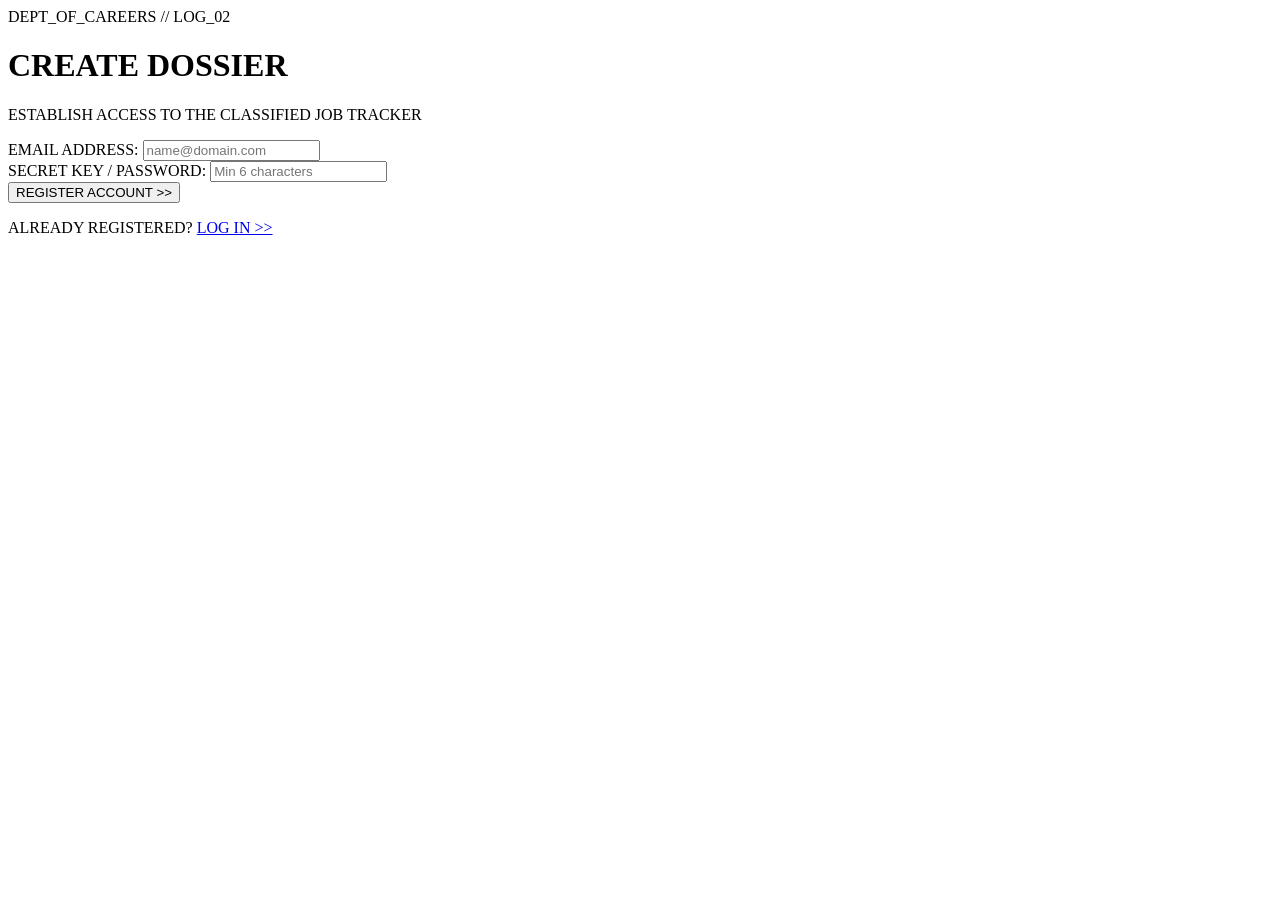
==== frontend/signup.html @ a7d2dede "Harden security and add security audit report - Remediate Stored XSS and javascript: URI vectors in " ====
<!DOCTYPE html>
<html lang="en">
<head>
    <meta charset="UTF-8">
    <meta name="viewport" content="width=device-width, initial-scale=1.0">
    <title>CLASSIFIED: Job Tracker Registration</title>
    <link rel="stylesheet" href="/style.css">
    <!-- Google Fonts -->
    <link rel="preconnect" href="https://fonts.googleapis.com">
    <link rel="preconnect" href="https://fonts.gstatic.com" crossorigin>
    <link href="https://fonts.googleapis.com/css2?family=Special+Elite&family=Courier+Prime&family=Inter:wght@400;500;600&display=swap" rel="stylesheet">
</head>
<body class="dossier-body">
    <div class="folder-container">
        <div class="folder-tab">DEPT_OF_CAREERS // LOG_02</div>
        <div class="dossier-card">
            <h1 class="dossier-title">CREATE DOSSIER</h1>
            <p class="subtitle">ESTABLISH ACCESS TO THE CLASSIFIED JOB TRACKER</p>
            
            <div id="error-message" class="alert-box error hidden"></div>
            <div id="success-message" class="alert-box success hidden"></div>
            
            <form id="signup-form" class="dossier-form">
                <div class="form-group">
                    <label for="email" class="form-label">EMAIL ADDRESS:</label>
                    <input type="email" id="email" required placeholder="name@domain.com" class="form-input">
                </div>
                <div class="form-group">
                    <label for="password" class="form-label">SECRET KEY / PASSWORD:</label>
                    <input type="password" id="password" required placeholder="Min 6 characters" class="form-input" minlength="6">
                </div>
                
                <button type="submit" class="stamp-btn">REGISTER ACCOUNT &gt;&gt;</button>
            </form>
            
            <div class="form-footer">
                <p>ALREADY REGISTERED? <a href="/login" class="dossier-link">LOG IN &gt;&gt;</a></p>
            </div>
        </div>
    </div>
    
    <script src="/signup.js"></script>
</body>
</html>
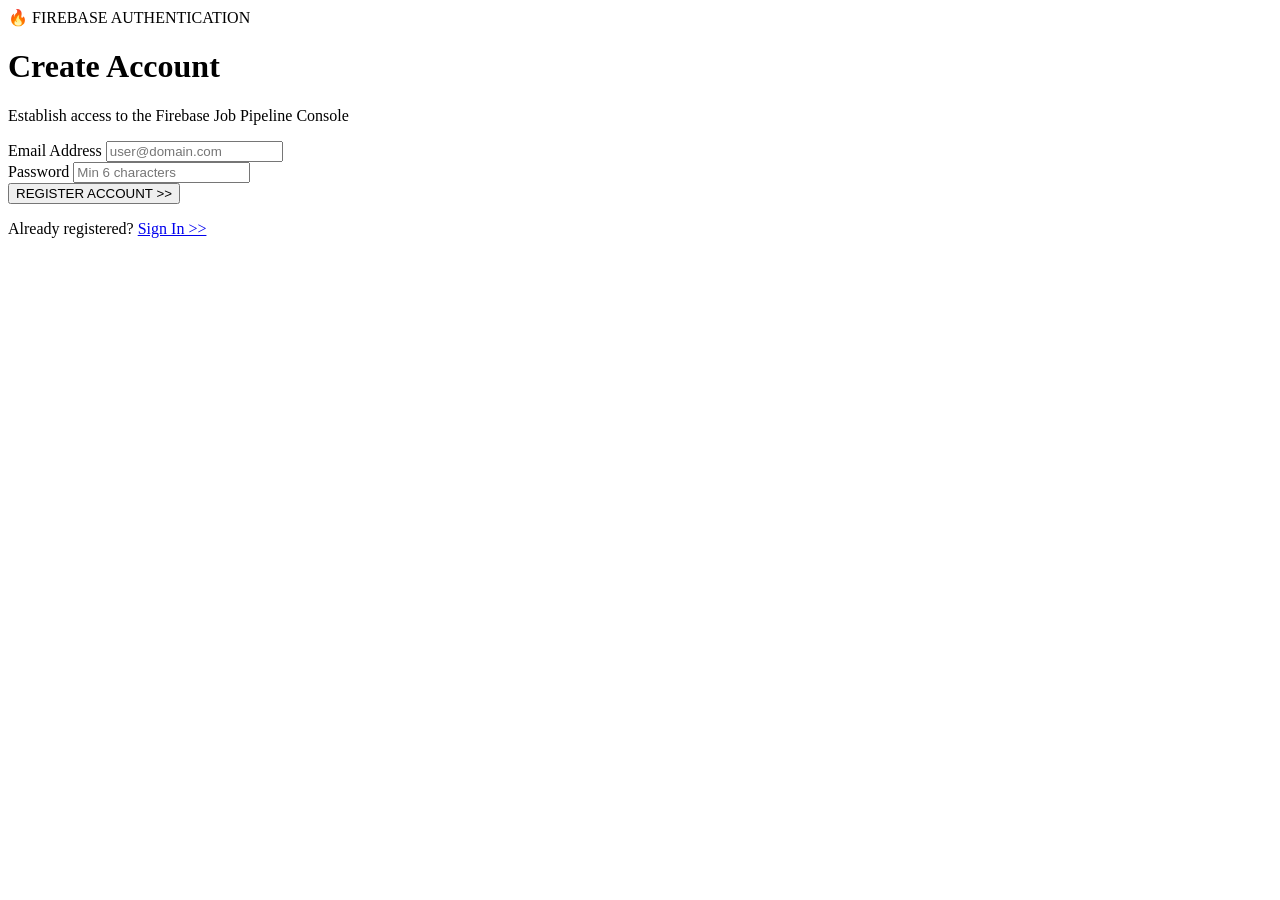
==== commit 40568d01: "Redesign UI theme to match Firebase Console aesthetic Co-authored-by: RAKSHITH-0804 <79747024+RAKSHI" ====
--- a/frontend/signup.html
+++ b/frontend/signup.html
@@ -3,30 +3,30 @@
 <head>
     <meta charset="UTF-8">
     <meta name="viewport" content="width=device-width, initial-scale=1.0">
-    <title>CLASSIFIED: Job Tracker Registration</title>
+    <title>Firebase Job Tracker - Register Account</title>
     <link rel="stylesheet" href="/style.css">
     <!-- Google Fonts -->
     <link rel="preconnect" href="https://fonts.googleapis.com">
     <link rel="preconnect" href="https://fonts.gstatic.com" crossorigin>
-    <link href="https://fonts.googleapis.com/css2?family=Special+Elite&family=Courier+Prime&family=Inter:wght@400;500;600&display=swap" rel="stylesheet">
+    <link href="https://fonts.googleapis.com/css2?family=Inter:wght@400;500;600;700&display=swap" rel="stylesheet">
 </head>
 <body class="dossier-body">
     <div class="folder-container">
-        <div class="folder-tab">DEPT_OF_CAREERS // LOG_02</div>
+        <div class="folder-tab">🔥 FIREBASE AUTHENTICATION</div>
         <div class="dossier-card">
-            <h1 class="dossier-title">CREATE DOSSIER</h1>
-            <p class="subtitle">ESTABLISH ACCESS TO THE CLASSIFIED JOB TRACKER</p>
+            <h1 class="dossier-title">Create Account</h1>
+            <p class="subtitle">Establish access to the Firebase Job Pipeline Console</p>
             
             <div id="error-message" class="alert-box error hidden"></div>
             <div id="success-message" class="alert-box success hidden"></div>
             
             <form id="signup-form" class="dossier-form">
                 <div class="form-group">
-                    <label for="email" class="form-label">EMAIL ADDRESS:</label>
-                    <input type="email" id="email" required placeholder="name@domain.com" class="form-input">
+                    <label for="email" class="form-label">Email Address</label>
+                    <input type="email" id="email" required placeholder="user@domain.com" class="form-input">
                 </div>
                 <div class="form-group">
-                    <label for="password" class="form-label">SECRET KEY / PASSWORD:</label>
+                    <label for="password" class="form-label">Password</label>
                     <input type="password" id="password" required placeholder="Min 6 characters" class="form-input" minlength="6">
                 </div>
                 
@@ -34,11 +34,47 @@
             </form>
             
             <div class="form-footer">
-                <p>ALREADY REGISTERED? <a href="/login" class="dossier-link">LOG IN &gt;&gt;</a></p>
+                <p>Already registered? <a href="/login" class="dossier-link">Sign In &gt;&gt;</a></p>
             </div>
         </div>
     </div>
     
-    <script src="/signup.js"></script>
+    <script>
+        document.getElementById('signup-form').addEventListener('submit', async (e) => {
+            e.preventDefault();
+            const email = document.getElementById('email').value;
+            const password = document.getElementById('password').value;
+            const errorBox = document.getElementById('error-message');
+            const successBox = document.getElementById('success-message');
+            
+            errorBox.classList.add('hidden');
+            successBox.classList.add('hidden');
+            errorBox.innerText = '';
+            successBox.innerText = '';
+            
+            try {
+                const response = await fetch('/auth/signup', {
+                    method: 'POST',
+                    headers: { 'Content-Type': 'application/json' },
+                    body: JSON.stringify({ email, password })
+                });
+                
+                const data = await response.json();
+                if (response.ok) {
+                    successBox.innerText = 'Account established! Redirecting to sign in...';
+                    successBox.classList.remove('hidden');
+                    setTimeout(() => {
+                        window.location.href = '/login';
+                    }, 2000);
+                } else {
+                    errorBox.innerText = data.detail || 'Registration failed.';
+                    errorBox.classList.remove('hidden');
+                }
+            } catch (err) {
+                errorBox.innerText = 'Network error or server unavailable.';
+                errorBox.classList.remove('hidden');
+            }
+        });
+    </script>
 </body>
 </html>
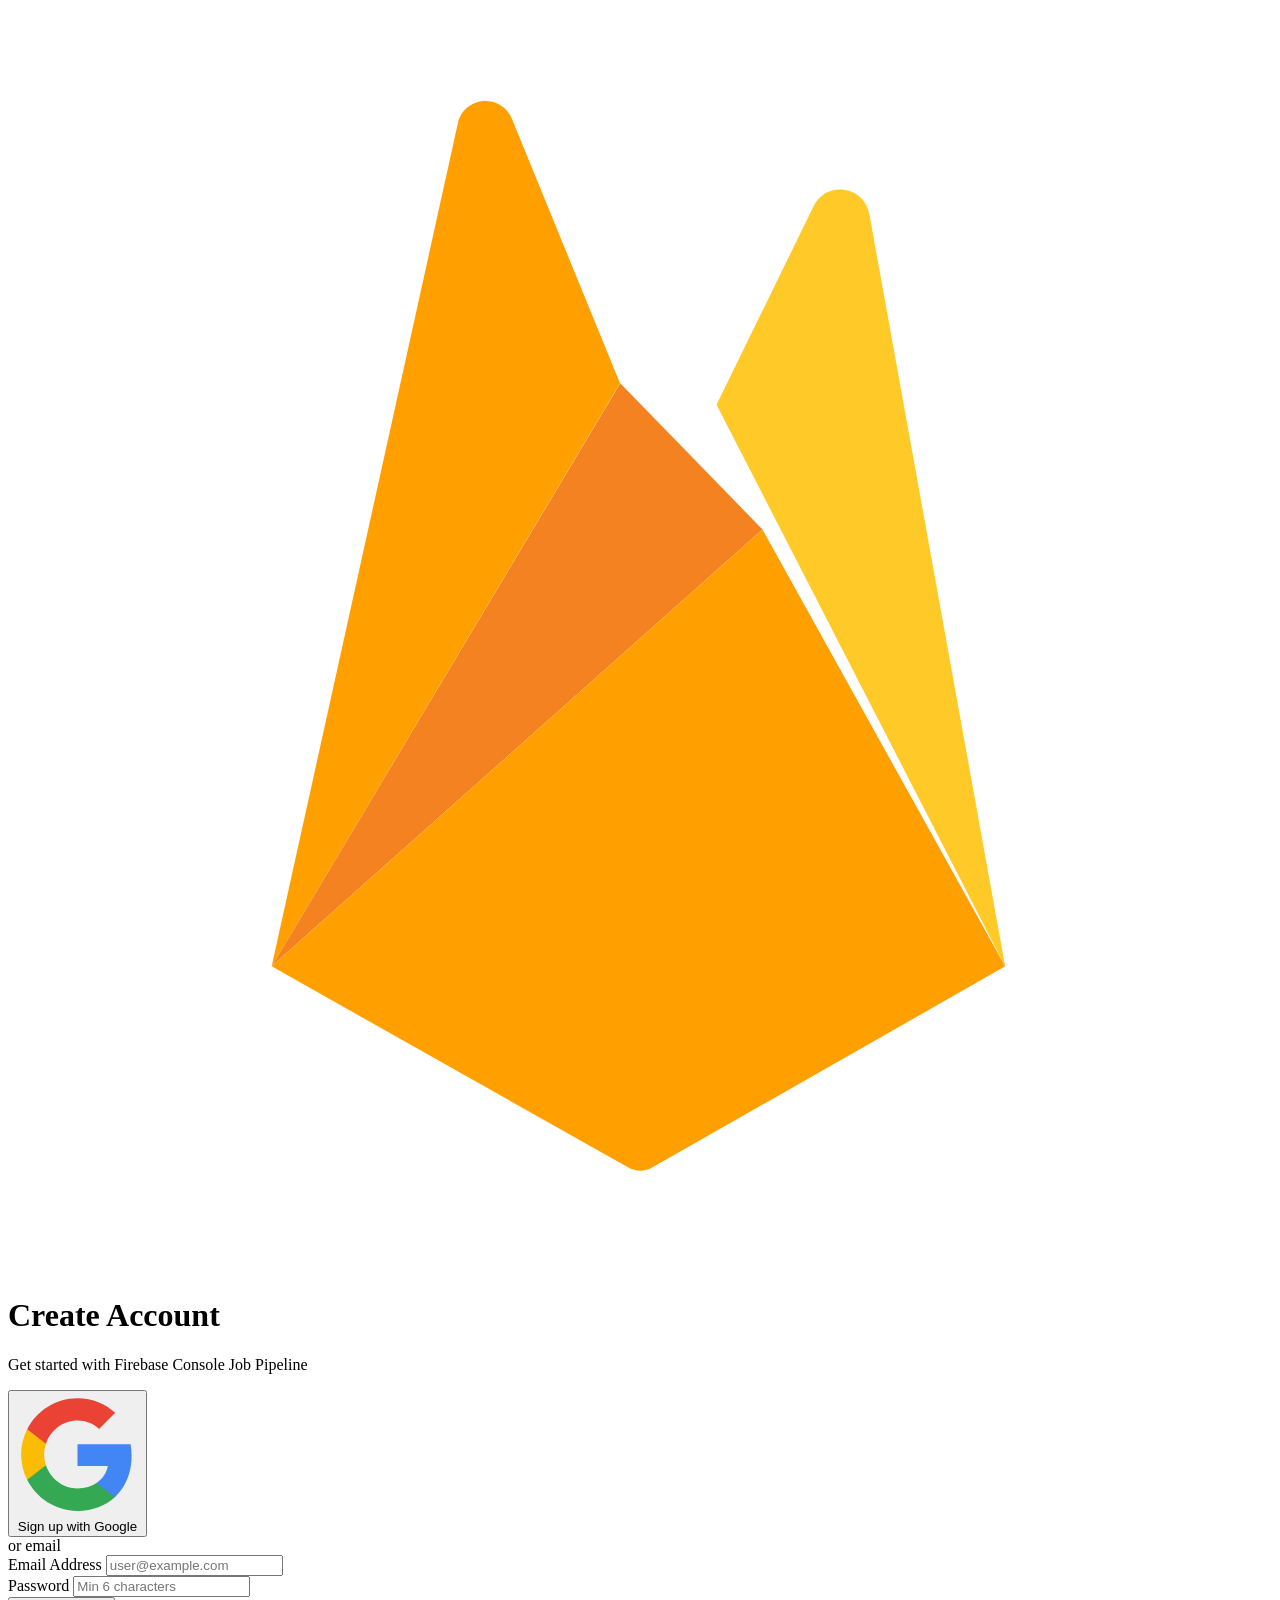
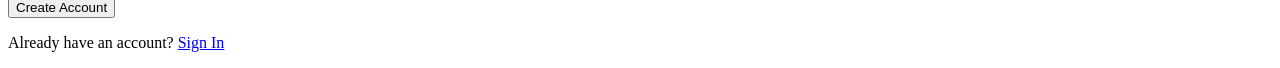
==== commit a9d8b933: "Redesign UI to Google Firebase Console aesthetic Update frontend UI layout and styling (CSS, HTML, J" ====
--- a/frontend/signup.html
+++ b/frontend/signup.html
@@ -3,43 +3,73 @@
 <head>
     <meta charset="UTF-8">
     <meta name="viewport" content="width=device-width, initial-scale=1.0">
-    <title>Firebase Job Tracker - Register Account</title>
+    <title>Firebase Auth - Register Account</title>
     <link rel="stylesheet" href="/style.css">
     <!-- Google Fonts -->
     <link rel="preconnect" href="https://fonts.googleapis.com">
     <link rel="preconnect" href="https://fonts.gstatic.com" crossorigin>
     <link href="https://fonts.googleapis.com/css2?family=Inter:wght@400;500;600;700&display=swap" rel="stylesheet">
 </head>
-<body class="dossier-body">
-    <div class="folder-container">
-        <div class="folder-tab">🔥 FIREBASE AUTHENTICATION</div>
-        <div class="dossier-card">
-            <h1 class="dossier-title">Create Account</h1>
-            <p class="subtitle">Establish access to the Firebase Job Pipeline Console</p>
-            
+<body class="firebase-auth-bg">
+    <div class="firebase-auth-wrapper">
+        <div class="firebase-auth-card">
+            <!-- Firebase Flame Logo Header -->
+            <div class="firebase-logo-header">
+                <svg class="firebase-flame-icon" viewBox="0 0 512 512" fill="none" xmlns="http://www.w3.org/2000/svg">
+                    <path d="M106.8 388.2L182.2 46.8C184.6 35.7 199.8 34.4 204.1 44.9L247.9 152L106.8 388.2Z" fill="#FFA000"/>
+                    <path d="M305.6 211.2L248 152L106.8 388.2L305.6 211.2Z" fill="#F58220"/>
+                    <path d="M403.9 388.2L348.9 83.5C346.8 71.9 331.4 69.8 326.3 80.3L287 160.7L403.9 388.2Z" fill="#FFCA28"/>
+                    <path d="M106.8 388.2L251.3 469.7C254.3 471.4 257.9 471.4 260.9 469.7L403.9 388.2L305.6 211.2L106.8 388.2Z" fill="#FFA000"/>
+                </svg>
+                <h1 class="firebase-auth-title">Create Account</h1>
+                <p class="firebase-auth-subtitle">Get started with Firebase Console Job Pipeline</p>
+            </div>
+
+            <!-- Google Sign Up Option -->
+            <button type="button" class="google-auth-btn" id="google-signup-btn">
+                <svg class="google-icon" viewBox="0 0 24 24">
+                    <path fill="#4285F4" d="M22.56 12.25c0-.78-.07-1.53-.2-2.25H12v4.26h5.92c-.26 1.37-1.04 2.53-2.21 3.31v2.77h3.57c2.08-1.92 3.28-4.74 3.28-8.09z"/>
+                    <path fill="#34A853" d="M12 23c2.97 0 5.46-.98 7.28-2.66l-3.57-2.77c-.98.66-2.23 1.06-3.71 1.06-2.86 0-5.29-1.93-6.16-4.53H2.18v2.84C3.99 20.53 7.7 23 12 23z"/>
+                    <path fill="#FBBC05" d="M5.84 14.1c-.22-.66-.35-1.36-.35-2.1s.13-1.44.35-2.1V7.06H2.18C1.43 8.55 1 10.22 1 12s.43 3.45 1.18 4.94l2.85-2.22.81-.62z"/>
+                    <path fill="#EA4335" d="M12 5.38c1.62 0 3.06.56 4.21 1.64l3.15-3.15C17.45 2.09 14.97 1 12 1 7.7 1 3.99 3.47 2.18 7.06l3.66 2.84c.87-2.6 3.3-4.52 6.16-4.52z"/>
+                </svg>
+                Sign up with Google
+            </button>
+
+            <!-- Divider -->
+            <div class="auth-divider">
+                <span>or email</span>
+            </div>
+
+            <!-- Messages Box -->
             <div id="error-message" class="alert-box error hidden"></div>
             <div id="success-message" class="alert-box success hidden"></div>
-            
-            <form id="signup-form" class="dossier-form">
+
+            <!-- Email & Password Form -->
+            <form id="signup-form" class="firebase-form">
                 <div class="form-group">
                     <label for="email" class="form-label">Email Address</label>
-                    <input type="email" id="email" required placeholder="user@domain.com" class="form-input">
+                    <input type="email" id="email" required placeholder="user@example.com" class="form-input">
                 </div>
                 <div class="form-group">
                     <label for="password" class="form-label">Password</label>
                     <input type="password" id="password" required placeholder="Min 6 characters" class="form-input" minlength="6">
                 </div>
-                
-                <button type="submit" class="stamp-btn">REGISTER ACCOUNT &gt;&gt;</button>
+
+                <button type="submit" class="firebase-primary-btn">Create Account</button>
             </form>
-            
-            <div class="form-footer">
-                <p>Already registered? <a href="/login" class="dossier-link">Sign In &gt;&gt;</a></p>
+
+            <div class="firebase-auth-footer">
+                <p>Already have an account? <a href="/login">Sign In</a></p>
             </div>
         </div>
     </div>
-    
+
     <script>
+        document.getElementById('google-signup-btn').addEventListener('click', () => {
+            alert('Google Sign-In requires Firebase API Key credentials configured.');
+        });
+
         document.getElementById('signup-form').addEventListener('submit', async (e) => {
             e.preventDefault();
             const email = document.getElementById('email').value;
@@ -61,11 +91,11 @@
                 
                 const data = await response.json();
                 if (response.ok) {
-                    successBox.innerText = 'Account established! Redirecting to sign in...';
+                    successBox.innerText = 'Account created! Redirecting to sign in...';
                     successBox.classList.remove('hidden');
                     setTimeout(() => {
                         window.location.href = '/login';
-                    }, 2000);
+                    }, 1500);
                 } else {
                     errorBox.innerText = data.detail || 'Registration failed.';
                     errorBox.classList.remove('hidden');
